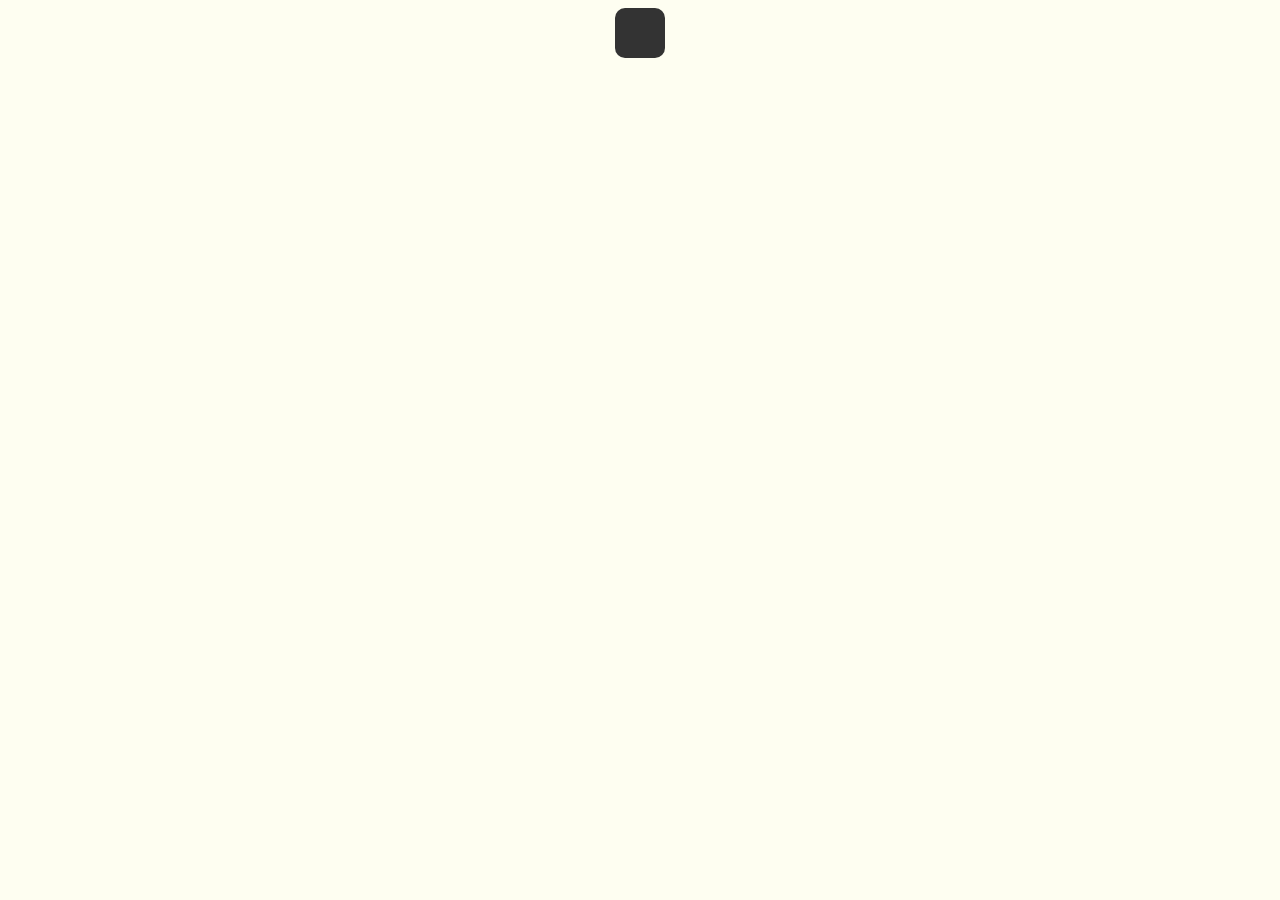
==== index.html @ 822b1a06 "added" ====
<!DOCTYPE html>
<html lang="en">
<head>
    <meta charset="UTF-8">
    <meta name="viewport" content="width=device-width, initial-scale=1.0">
    <title>Games</title>
    <link rel="stylesheet" href="style.css">
    <link rel="icon" href="images/icons8-games-64.png">
</head>
<body>
    <div class="navbar">
        <div class="navbar-content">
            <a href="index.html">Home</a>
            <a href="snake_game.html">Snake Game</a>
            <a href="Tic-Tac-Toe.html">Tic-Tac-Toe</a>
            <a href="Guess_the_Number.html">Guess the Number</a>
        </div>
    </div>

<script src="app.js"></script>
</body>
</html>
---- style.css ----
body{
    background-color: rgb(254, 254, 241);
    display: flex;
    flex-direction: column;
    justify-content: center;
    align-items: center;
    overflow: hidden;

}
/* Navbar box when collapsed */
.navbar {
    width: 50px;
    height: 50px;
    background-color: #333;
    border-radius: 10px;
    overflow: hidden;
    transition: width 0.5s ease;
    cursor: pointer;
}

/* Expanded navbar */
.navbar:hover,
.navbar:focus {
    width: 500px;
    /* Expand horizontally */
    height: 50px;
    /* Keep height fixed */
    border-radius: 10px;
}

/* Hidden navbar content initially */
.navbar-content {
    display: flex;
    flex-direction: row;
    /* Make content horizontal */
    align-items: center;
    justify-content: space-around;
    /* Space items evenly */
    opacity: 0;
    width: 100%;
    height: 100%;
    transition: opacity 0.5s ease;
}

/* Show content when navbar expands */
.navbar:hover .navbar-content,
.navbar:focus .navbar-content {
    opacity: 1;
}

/* Navbar links */
.navbar-content a {
    color: white;
    padding: 10px;
    text-decoration: none;
    font-size: 18px;
    opacity: 0;
    transition: opacity 0.3s ease;
}
.navbar-content a:hover{
    color: rgb(175, 174, 174);
}

/* Show links smoothly when expanded */
.navbar:hover .navbar-content a,
.navbar:focus .navbar-content a {
    opacity: 1;
}
/* ------------------------------------------------------------------------------ */
  .game {
      margin-top: 50px;
      position: relative;
      width: 400px;
      height: 400px;
      background-color: lightgray;
      border: 2px solid rgb(37, 37, 37);
      border-radius: 5px;
  }

  .snake-segment {
      position: absolute;
      width: 20px;
      height: 20px;
      background-color: green;
      border-radius: 5px;
  }

  .food {
      position: absolute;
      width: 20px;
      height: 20px;
      background-color: rgb(220, 31, 31);
      border-radius: 50%;
  }

  .score {
      margin-top: 10px;
      font-size: 24px;
      font-weight: bold;
  }
  .overlay {
      position: absolute;
      top: 50%;
      left: 50%;
      transform: translate(-50%, -50%);
      background-color: rgba(0, 0, 0, 0.7);
      color: white;
      padding: 20px;
      font-size: 24px;
      display: none;
  }
  /* ------------------------------------------------------------------- */
.game2{
    margin-top: 70px;
    width: 400px;
    height: 400px;
    border: 3px solid;
    display: grid;
    grid-template-columns: repeat(3,1fr);
    grid-template-rows: repeat(3,1fr);
}
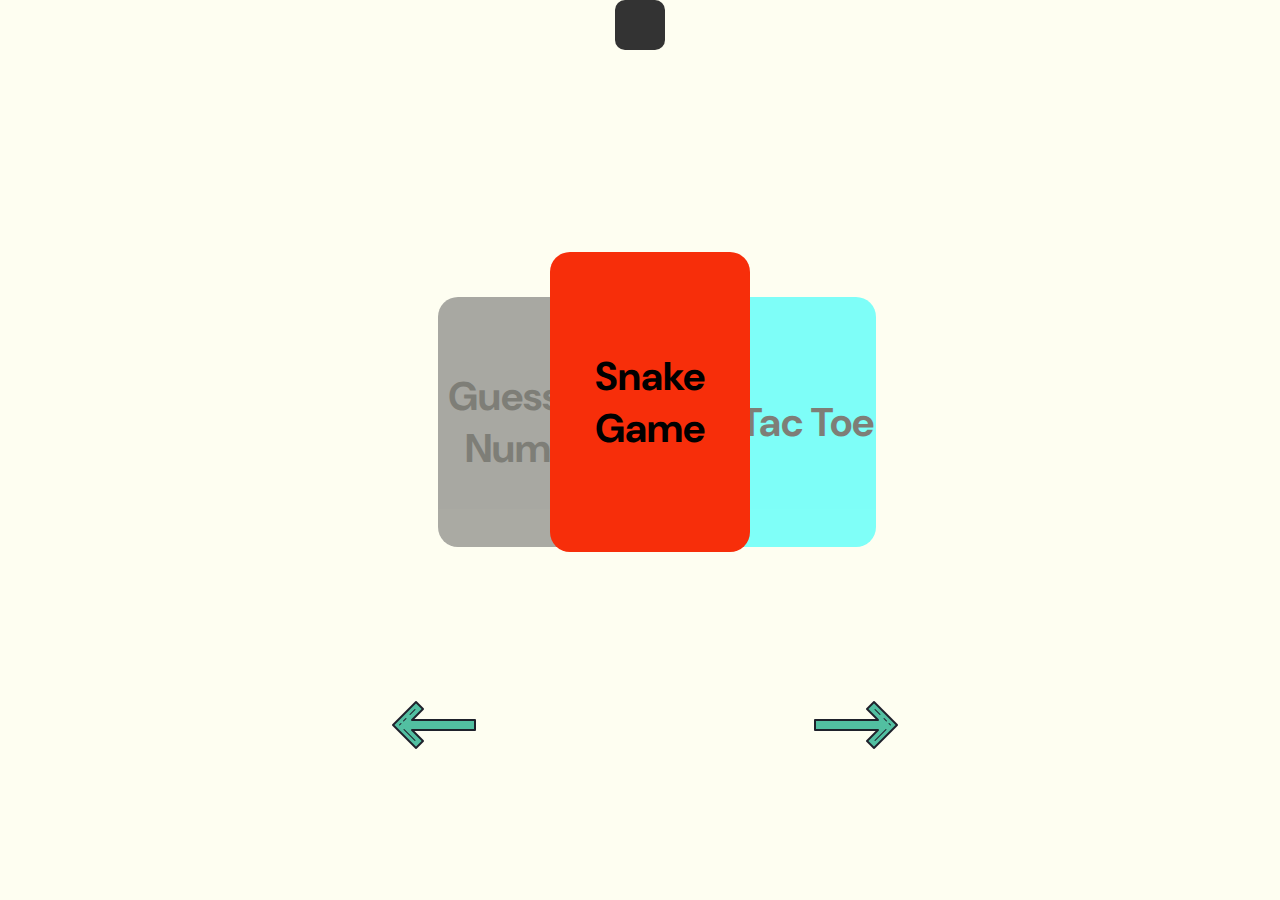
==== commit a981581d: "added" ====
--- a/index.html
+++ b/index.html
@@ -17,6 +17,18 @@
         </div>
     </div>
 
+    <div id="main">
+        <div id="first"  class="card">Snake Game</div>
+        <div id="second" class="card">Tic Tac Toe</div>
+        <div id="third"  class="card">Guess the Number</div>
+        <a id="next"  href=""><img src="images/icons8-left-arrow-100.png"></a>
+        <a id="previous" href=""><img src="images/icons8-right-arrow-100.png"></a>
+
+    </div>
+        
+  
+
 <script src="app.js"></script>
+<script src="cards.js"></script>
 </body>
 </html>--- a/style.css
+++ b/style.css
@@ -1,3 +1,8 @@
+@font-face {
+    font-family: curvy;
+    src: url(fonts/DMSans-VariableFont_opsz\,wght.ttf);
+}
+
 body{
     background-color: rgb(254, 254, 241);
     display: flex;
@@ -5,7 +10,8 @@
     justify-content: center;
     align-items: center;
     overflow: hidden;
-
+    margin: 0;
+    padding: 0;
 }
 /* Navbar box when collapsed */
 .navbar {
@@ -66,6 +72,49 @@
 .navbar:focus .navbar-content a {
     opacity: 1;
 }
+
+
+
+.card{
+    width: 200px;
+    height: 300px;
+    position: absolute;
+    border-radius: 20px;
+    text-align: center;
+    font-size: 40px;
+    font-family: curvy;
+    font-weight: bold;
+    display: flex;
+    justify-content: center;
+    align-items: center;
+    transition: all 0.5s ease;
+}
+#first{
+    background-color: rgb(247, 46, 10);
+   
+    opacity: 1;
+}
+#second{
+    background-color: aqua;
+    opacity: 0.5;
+}
+#third{
+    background-color: #555;
+    opacity: 0.5;
+}
+#next{
+    position: absolute;
+    top: 75%;
+    left:30%;
+}
+
+#previous{
+     position: absolute;
+     top: 75%;
+     left: 63%;
+}
+
+
 /* ------------------------------------------------------------------------------ */
   .game {
       margin-top: 50px;
@@ -109,13 +158,164 @@
       font-size: 24px;
       display: none;
   }
+ 
   /* ------------------------------------------------------------------- */
 .game2{
-    margin-top: 70px;
-    width: 400px;
-    height: 400px;
-    border: 3px solid;
+    margin-top: 60px;
+    width: 300px;
+    height: 300px;
     display: grid;
     grid-template-columns: repeat(3,1fr);
     grid-template-rows: repeat(3,1fr);
 }
+.board{
+    display: flex;
+    justify-content: center;
+    align-items: center;
+    font-family:'Arial Narrow Bold', sans-serif;
+    font-weight: bold;
+    font-size: 70px;
+    color: tomato;
+}
+#num1,
+#num4,
+#num7{
+    border-right: 3px solid;
+}
+#num2,
+#num5,
+#num8{
+    border-right: 3px solid;
+}
+#num1,
+#num2,
+#num3{
+    border-bottom: 3px solid;
+}
+#num4,
+#num5,
+#num6{
+    border-bottom: 3px solid;
+}
+.keys{
+    display: flex;
+    flex-direction: row;
+    gap: 20px;
+}
+#start{
+    font-weight: bold;
+    font-size: 30px;
+    font-family: curvy;
+    border: none;
+    color: rgb(245, 37, 0);
+    background-color: rgb(89, 89, 231);
+    padding: 10px;
+    margin-top: 40px;
+    border-radius: 10px;
+    cursor: pointer;
+}
+#start:hover{
+    background-color: rgb(121, 121, 238);
+}
+#reset{
+    font-weight: bold;
+    font-size: 30px;
+    font-family: curvy;
+    border: none;
+    color: rgb(245, 37, 0);
+    background-color: rgb(89, 89, 231);
+    padding: 10px;
+    margin-top: 40px;
+    border-radius: 10px;
+    cursor: pointer;
+}
+#reset:hover {
+    background-color: rgb(121, 121, 238);
+}
+
+.playerWin{
+    color:rgb(22, 184, 22);
+    font-size: 25px;
+    font-weight: bold;
+    margin-top: 10px;
+}
+.computerWin{
+    color: rgb(215, 14, 14);
+    font-size: 25px;
+    font-weight: bold;
+    margin-top: 10px;
+}
+/* ----------------------------------------------------------------------------- */
+.game3{
+    display: flex;
+    flex-direction: column;
+    justify-content: center;
+    align-items: center;
+    gap: 5px;
+    margin-top: 50px;
+}
+
+h1 {
+    color: #333;
+    font-weight: bold;
+    margin-bottom: 0px;
+}
+
+input[type="number"] {
+    padding: 8px;
+    font-size: 16px;
+    border: 2px solid #333;
+    border-radius: 5px;
+    width: 60px;
+}
+
+button {
+    padding: 10px;
+    background-color: #333;
+    color: white;
+    border: none;
+    border-radius: 5px;
+    cursor: pointer;
+    font-size: 16px;
+}
+
+button:hover {
+    background-color: #555;
+}
+
+p {
+    font-size: 18px;
+    color: #333;
+    margin-top: 0px;
+}
+
+#message {
+    font-size: 20px;
+    font-weight: bold;
+    margin-top: 10px;
+}
+
+#guessCount {
+    font-weight: bold;
+    color: #f00;
+}
+
+#resetGame {
+    background-color: #f00;
+}
+
+#resetGame:hover {
+    background-color: #c00;
+}
+
+ @media (min-width:1450px) {
+     .game {
+         margin-top: 250px;
+     }
+     .game2{
+        margin-top: 250px;
+     }
+     .game3{
+        margin-top : 250px;
+     }
+ }